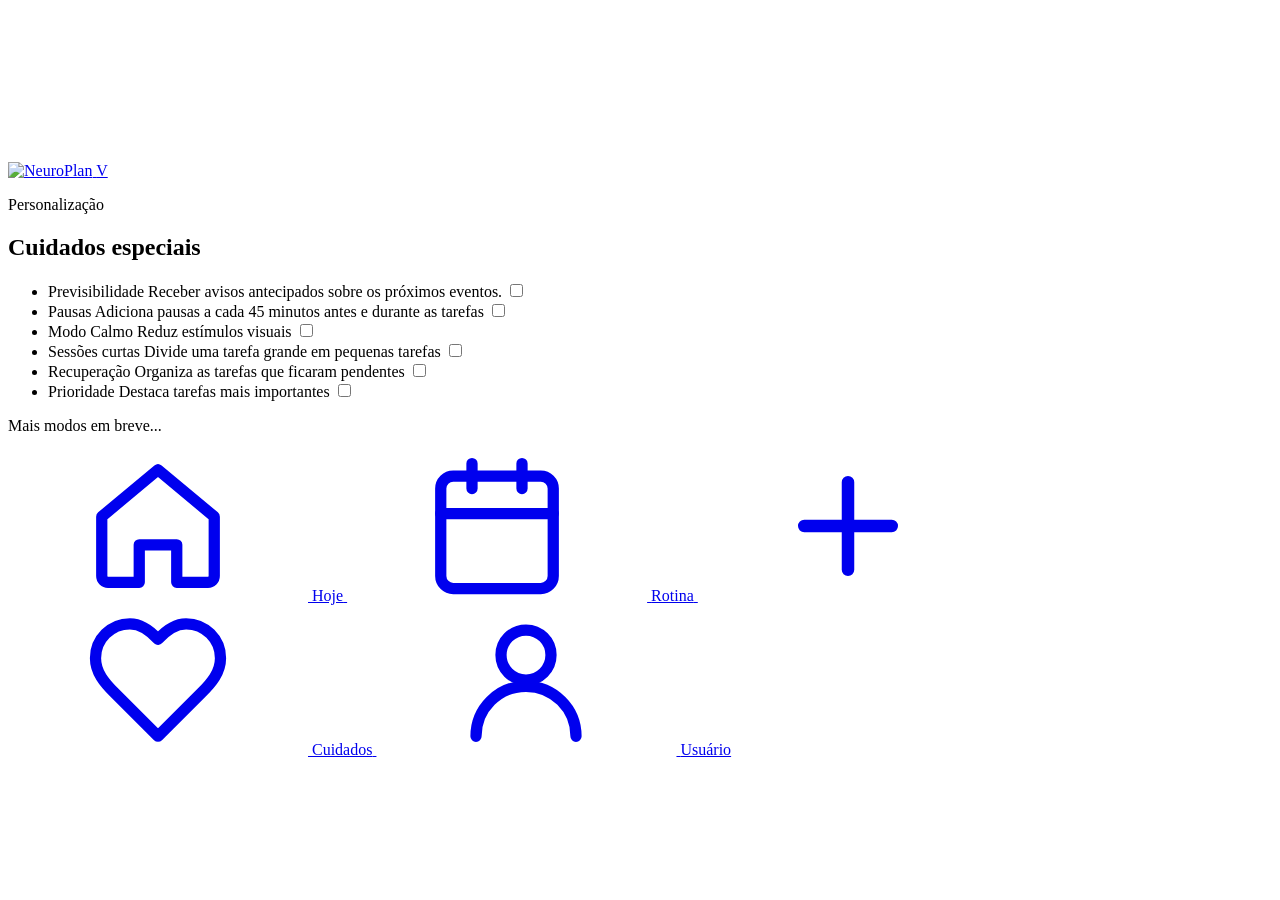
==== cuidados.html @ 5687e75a "ajuste" ====
<!DOCTYPE html>
<html lang="pt-BR">
<head>
  <meta charset="UTF-8">
  <!-- viewport-fit=cover: usa a tela inteira do celular (notch / barra inferior) -->
  <meta name="viewport" content="width=device-width, initial-scale=1, viewport-fit=cover">
  <meta name="theme-color" content="#7B68EE">
  <meta name="description" content="NeuroPlan: planejador de rotina pensado para neurodivergentes.">
  <title>Cuidados especiais · NeuroPlan</title>

  <link rel="stylesheet" href="style.css">
  <script src="script.js" defer></script>
</head>
<body class="pagina-cuidados">

  <!-- Ícones (sprite SVG). Uso: <svg class="icone"><use href="#i-home"/></svg> -->
  <svg xmlns="http://www.w3.org/2000/svg" hidden>
    <symbol id="i-home" viewBox="0 0 24 24" fill="none" stroke="currentColor" stroke-width="1.8" stroke-linecap="round" stroke-linejoin="round"><path d="M3 10.5 12 3l9 7.5V20a1 1 0 0 1-1 1h-5v-6H9v6H4a1 1 0 0 1-1-1z"/></symbol>
    <symbol id="i-calendar" viewBox="0 0 24 24" fill="none" stroke="currentColor" stroke-width="1.8" stroke-linecap="round" stroke-linejoin="round"><rect x="3" y="4" width="18" height="18" rx="2"/><path d="M16 2v4M8 2v4M3 10h18"/></symbol>
    <symbol id="i-plus" viewBox="0 0 24 24" fill="none" stroke="currentColor" stroke-width="2" stroke-linecap="round"><path d="M12 5v14M5 12h14"/></symbol>
    <symbol id="i-heart" viewBox="0 0 24 24" fill="none" stroke="currentColor" stroke-width="1.8" stroke-linecap="round" stroke-linejoin="round"><path d="M19 14c1.5-1.5 3-3.2 3-5.5A5.5 5.5 0 0 0 16.5 3c-1.7 0-3 .8-4.5 2.5C10.5 3.8 9.2 3 7.5 3A5.5 5.5 0 0 0 2 8.5c0 2.3 1.5 4 3 5.5l7 7z"/></symbol>
    <symbol id="i-user" viewBox="0 0 24 24" fill="none" stroke="currentColor" stroke-width="1.8" stroke-linecap="round" stroke-linejoin="round"><circle cx="12" cy="8" r="4"/><path d="M4 21a8 8 0 0 1 16 0"/></symbol>
    <symbol id="i-pencil" viewBox="0 0 24 24" fill="none" stroke="currentColor" stroke-width="1.8" stroke-linecap="round" stroke-linejoin="round"><path d="M17 3a2.8 2.8 0 0 1 4 4L7.5 20.5 2 22l1.5-5.5z"/></symbol>
    <symbol id="i-clock" viewBox="0 0 24 24" fill="none" stroke="currentColor" stroke-width="1.8" stroke-linecap="round" stroke-linejoin="round"><circle cx="12" cy="12" r="9"/><path d="M12 7v5l3 2"/></symbol>
    <symbol id="i-bell" viewBox="0 0 24 24" fill="none" stroke="currentColor" stroke-width="1.8" stroke-linecap="round" stroke-linejoin="round"><path d="M6 8a6 6 0 0 1 12 0c0 7 3 9 3 9H3s3-2 3-9M10.3 21a1.9 1.9 0 0 0 3.4 0"/></symbol>
    <symbol id="i-chevron-left" viewBox="0 0 24 24" fill="none" stroke="currentColor" stroke-width="2" stroke-linecap="round" stroke-linejoin="round"><path d="m15 18-6-6 6-6"/></symbol>
    <symbol id="i-chevron-right" viewBox="0 0 24 24" fill="none" stroke="currentColor" stroke-width="2" stroke-linecap="round" stroke-linejoin="round"><path d="m9 18 6-6-6-6"/></symbol>
  </svg>

  <div class="app">

    <!-- Cabeçalho (igual em todas as páginas) -->
    <header class="topo">
      <a href="index.html" class="topo__logo" aria-label="NeuroPlan - ir para Hoje">
        <!-- Exportar do Figma: logo horizontal (símbolo + "neuroplan") -->
        <img src="assets/logo-horizontal.svg" alt="NeuroPlan">
      </a>
      <a href="usuario.html" class="avatar avatar--pequeno" aria-label="Meu perfil">V</a>
    </header>

    <main class="conteudo">

      <section class="tela" id="tela-cuidados" aria-labelledby="cuidados-titulo">

        <div class="titulo-tela">
          <p class="titulo-tela__rotulo">Personalização</p>
          <h1 class="titulo-tela__titulo titulo-tela__titulo--esquerda" id="cuidados-titulo">Cuidados especiais</h1>
        </div>

        <ul class="cuidados">
          <li>
            <label class="cuidado">
              <span class="cuidado__texto">
                <span class="cuidado__titulo">Previsibilidade</span>
                <span class="cuidado__descricao">Receber avisos antecipados sobre os próximos eventos.</span>
              </span>
              <input type="checkbox" class="interruptor" role="switch" name="previsibilidade">
            </label>
          </li>
          <li>
            <label class="cuidado">
              <span class="cuidado__texto">
                <span class="cuidado__titulo">Pausas</span>
                <span class="cuidado__descricao">Adiciona pausas a cada 45 minutos antes e durante as tarefas</span>
              </span>
              <input type="checkbox" class="interruptor" role="switch" name="pausas">
            </label>
          </li>
          <li>
            <label class="cuidado">
              <span class="cuidado__texto">
                <span class="cuidado__titulo">Modo Calmo</span>
                <span class="cuidado__descricao">Reduz estímulos visuais</span>
              </span>
              <input type="checkbox" class="interruptor" role="switch" name="modo-calmo">
            </label>
          </li>
          <li>
            <label class="cuidado">
              <span class="cuidado__texto">
                <span class="cuidado__titulo">Sessões curtas</span>
                <span class="cuidado__descricao">Divide uma tarefa grande em pequenas tarefas</span>
              </span>
              <input type="checkbox" class="interruptor" role="switch" name="sessoes-curtas">
            </label>
          </li>
          <li>
            <label class="cuidado">
              <span class="cuidado__texto">
                <span class="cuidado__titulo">Recuperação</span>
                <span class="cuidado__descricao">Organiza as tarefas que ficaram pendentes</span>
              </span>
              <input type="checkbox" class="interruptor" role="switch" name="recuperacao">
            </label>
          </li>
          <li>
            <label class="cuidado">
              <span class="cuidado__texto">
                <span class="cuidado__titulo">Prioridade</span>
                <span class="cuidado__descricao">Destaca tarefas mais importantes</span>
              </span>
              <input type="checkbox" class="interruptor" role="switch" name="prioridade">
            </label>
          </li>
        </ul>

        <p class="cuidados__aviso">Mais modos em breve...</p>
      </section>

    </main>

    <!-- Menu inferior (igual em todas as páginas) -->
    <nav class="menu" aria-label="Navegação principal">
      <a href="index.html" class="menu__item">
        <svg class="icone" aria-hidden="true"><use href="#i-home"/></svg>
        <span>Hoje</span>
      </a>
      <a href="rotina.html" class="menu__item">
        <svg class="icone" aria-hidden="true"><use href="#i-calendar"/></svg>
        <span>Rotina</span>
      </a>

      <!-- Botão central: abre "Nova tarefa" -->
      <a href="nova-tarefa.html" class="menu__adicionar" aria-label="Adicionar nova tarefa">
        <svg class="icone" aria-hidden="true"><use href="#i-plus"/></svg>
      </a>

      <a href="cuidados.html" class="menu__item is-ativo" aria-current="page">
        <svg class="icone" aria-hidden="true"><use href="#i-heart"/></svg>
        <span>Cuidados</span>
      </a>
      <a href="usuario.html" class="menu__item">
        <svg class="icone" aria-hidden="true"><use href="#i-user"/></svg>
        <span>Usuário</span>
      </a>
    </nav>

  </div>
</body>
</html>
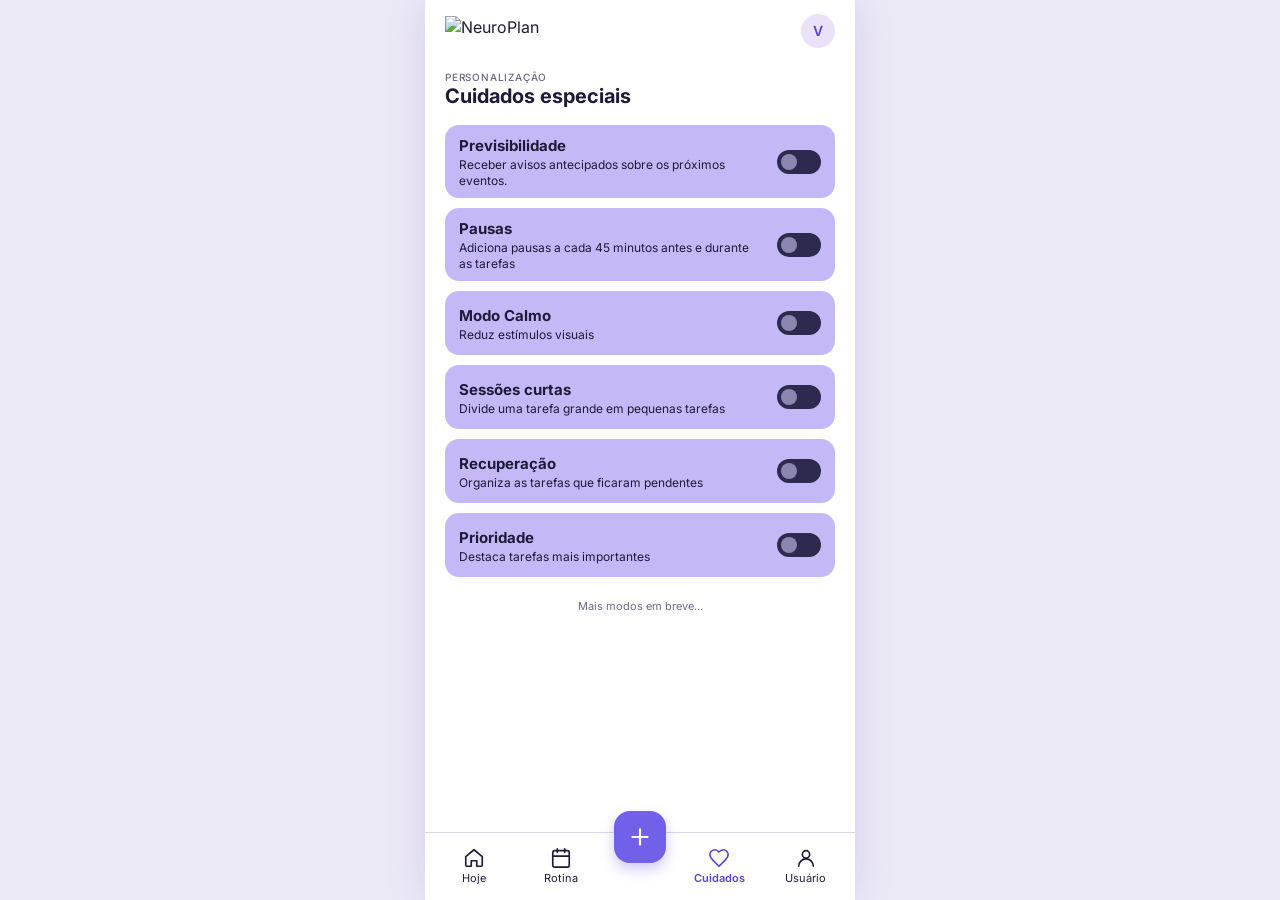
==== commit 270156f4: "arrumado" ====
--- a/cuidados.html
+++ b/cuidados.html
@@ -33,7 +33,7 @@
     <header class="topo">
       <a href="index.html" class="topo__logo" aria-label="NeuroPlan - ir para Hoje">
         <!-- Exportar do Figma: logo horizontal (símbolo + "neuroplan") -->
-        <img src="assets/logo-horizontal.svg" alt="NeuroPlan">
+        <img src="logo-horizontal.svg" alt="NeuroPlan">
       </a>
       <a href="usuario.html" class="avatar avatar--pequeno" aria-label="Meu perfil">V</a>
     </header>
@@ -137,4 +137,4 @@
 
   </div>
 </body>
-</html>
+</html>
--- a/style.css
+++ b/style.css
@@ -0,0 +1,1002 @@
+/* =========================================================
+   NEUROPLAN · style.css
+   Mobile-first: o layout base é o do celular (até 430px).
+   Em telas maiores o app fica centralizado, com a mesma largura.
+   ========================================================= */
+
+@import url("https://fonts.googleapis.com/css2?family=Inter:wght@300;400;500;600;700&display=swap");
+
+/* ---------- 1. Variáveis (cores, fontes, medidas) ---------- */
+:root {
+  /* Marca */
+  --roxo: #7360E8;          /* botões, itens ativos */
+  --roxo-escuro: #5844C9;   /* textos e links roxos (melhor contraste) */
+  --roxo-claro: #D6CCFA;    /* cartões da semana */
+  --lilas: #EAE2F8;         /* avatar, tarefa "afazeres" */
+  --lilas-medio: #C4B8F6;   /* cartões de cuidados */
+
+  /* Categorias de tarefa */
+  --laranja: #FAE5D6;       /* aula */
+  --azul: #D3E8F7;          /* saúde */
+  --verde: #DDF2E8;         /* resumos e estatísticas */
+  --rosa: #FBE0EA;          /* lazer */
+  --verde-forte: #3FA777;
+
+  /* Texto e linhas */
+  --tinta: #1E1B3A;
+  --tinta-suave: #6B6785;
+  --linha: #D9D5E8;
+  --branco: #FFFFFF;
+  --fundo-pagina: #ECE9F7;  /* fundo atrás do app em telas grandes */
+
+  /* Medidas */
+  --largura-app: 430px;
+  --altura-menu: 68px;
+  --raio-g: 16px;
+  --raio-m: 12px;
+  --raio-p: 8px;
+  --margem: 20px;
+
+  --fonte: "Inter", system-ui, -apple-system, "Segoe UI", Roboto, "Helvetica Neue", Arial, sans-serif;
+}
+
+/* Cuidado "Modo Calmo": cores mais suaves e sem animações (classe aplicada pelo script.js) */
+body.modo-calmo {
+  --roxo: #6A5FB0;
+  --roxo-escuro: #54498F;
+  --roxo-claro: #DAD6EE;
+  --lilas: #ECE8F5;
+  --lilas-medio: #CFC9E6;
+  --laranja: #F3E8DE;
+  --azul: #E1EBF2;
+  --verde: #E3EFE9;
+  --rosa: #F3E6EB;
+}
+body.modo-calmo *,
+body.modo-calmo *::before,
+body.modo-calmo *::after {
+  animation: none !important;
+  transition: none !important;
+}
+
+
+/* ---------- 2. Base ---------- */
+*,
+*::before,
+*::after {
+  box-sizing: border-box;
+}
+
+html {
+  -webkit-text-size-adjust: 100%;
+  text-size-adjust: 100%;
+}
+
+body {
+  margin: 0;
+  min-height: 100dvh;
+  background: var(--fundo-pagina);
+  color: var(--tinta);
+  font-family: var(--fonte);
+  font-size: 1rem;
+  line-height: 1.4;
+  -webkit-tap-highlight-color: transparent;
+}
+
+h1, h2, h3, p, ul, fieldset {
+  margin: 0;
+  padding: 0;
+}
+
+ul { list-style: none; }
+
+a { color: inherit; text-decoration: none; }
+
+button,
+input,
+select,
+textarea {
+  font: inherit;
+  color: inherit;
+}
+
+button { cursor: pointer; }
+
+img { display: block; max-width: 100%; height: auto; }
+
+[hidden] { display: none !important; }
+
+:focus-visible {
+  outline: 3px solid var(--roxo-escuro);
+  outline-offset: 2px;
+}
+
+.visualmente-oculto {
+  position: absolute;
+  width: 1px;
+  height: 1px;
+  margin: -1px;
+  padding: 0;
+  overflow: hidden;
+  clip: rect(0 0 0 0);
+  white-space: nowrap;
+  border: 0;
+}
+
+.icone {
+  width: 22px;
+  height: 22px;
+  flex: none;
+}
+.icone--mini { width: 14px; height: 14px; }
+.icone--roxo { color: var(--roxo-escuro); }
+
+
+/* ---------- 3. Estrutura do app ---------- */
+.app {
+  position: relative;
+  width: 100%;
+  max-width: var(--largura-app);
+  min-height: 100dvh;
+  margin: 0 auto;
+  background: var(--branco);
+}
+
+.conteudo {
+  padding: 4px var(--margem) calc(var(--altura-menu) + 32px + env(safe-area-inset-bottom, 0px));
+}
+
+/* Cabeçalho */
+.topo {
+  display: flex;
+  align-items: center;
+  justify-content: space-between;
+  padding: calc(14px + env(safe-area-inset-top, 0px)) var(--margem) 10px;
+}
+.topo__logo img {
+  height: 30px;
+  width: auto;
+}
+
+.avatar {
+  display: grid;
+  place-items: center;
+  background: var(--lilas);
+  color: var(--roxo-escuro);
+  font-weight: 600;
+}
+.avatar--pequeno {
+  width: 34px;
+  height: 34px;
+  border-radius: 50%;
+  font-size: 0.875rem;
+}
+.avatar--grande {
+  width: 72px;
+  height: 72px;
+  border-radius: var(--raio-g);
+  font-size: 2rem;
+}
+
+
+/* ---------- 4. Menu inferior ---------- */
+.menu {
+  position: fixed;
+  bottom: 0;
+  left: 50%;
+  transform: translateX(-50%);
+  z-index: 10;
+  width: 100%;
+  max-width: var(--largura-app);
+  display: grid;
+  grid-template-columns: 1fr 1fr 72px 1fr 1fr;
+  align-items: center;
+  height: calc(var(--altura-menu) + env(safe-area-inset-bottom, 0px));
+  padding: 0 6px env(safe-area-inset-bottom, 0px);
+  background: var(--branco);
+  border-top: 1px solid var(--linha);
+}
+
+.menu__item {
+  display: flex;
+  flex-direction: column;
+  align-items: center;
+  justify-content: center;
+  gap: 2px;
+  min-height: 48px;
+  font-size: 0.6875rem;
+  color: var(--tinta);
+}
+.menu__item.is-ativo {
+  color: var(--roxo-escuro);
+  font-weight: 600;
+}
+
+.menu__adicionar {
+  display: grid;
+  place-items: center;
+  justify-self: center;
+  align-self: start;
+  width: 52px;
+  height: 52px;
+  margin-top: -22px;
+  border-radius: 16px;
+  background: var(--roxo);
+  color: var(--branco);
+  box-shadow: 0 6px 14px rgba(115, 96, 232, 0.35);
+}
+.menu__adicionar .icone { width: 26px; height: 26px; }
+.menu__adicionar.is-ativo { background: var(--roxo-escuro); }
+
+
+/* ---------- 5. Títulos de tela e blocos ---------- */
+.titulo-tela {
+  margin: 8px 0 16px;
+}
+.titulo-tela--centro { text-align: center; }
+
+.titulo-tela__rotulo {
+  font-size: 0.625rem;
+  font-weight: 500;
+  letter-spacing: 0.08em;
+  text-transform: uppercase;
+  color: var(--tinta-suave);
+}
+.titulo-tela__titulo {
+  font-size: 1.25rem;
+  font-weight: 700;
+  line-height: 1.25;
+}
+.titulo-tela__apoio {
+  margin-top: 2px;
+  font-size: 0.75rem;
+  color: var(--tinta-suave);
+}
+
+.bloco { margin-top: 20px; }
+.bloco__cabecalho {
+  display: flex;
+  align-items: baseline;
+  justify-content: space-between;
+  margin-bottom: 10px;
+}
+.bloco__titulo {
+  font-size: 0.8125rem;
+  font-weight: 500;
+}
+.link-pequeno {
+  display: inline-flex;
+  align-items: center;
+  min-height: 32px;
+  font-size: 0.6875rem;
+  color: var(--roxo-escuro);
+  text-decoration: underline;
+}
+
+
+/* ---------- 6. Tela HOJE ---------- */
+.lista-tarefas {
+  display: flex;
+  flex-direction: column;
+  gap: 10px;
+}
+
+.tarefa {
+  display: flex;
+  align-items: center;
+  gap: 8px;
+  padding: 4px 6px 4px 12px;
+  border-radius: var(--raio-m);
+  background: var(--lilas);
+}
+.tarefa--aula     { background: var(--laranja); }
+.tarefa--afazeres { background: var(--lilas); }
+.tarefa--saude    { background: var(--azul); }
+.tarefa--lazer    { background: var(--rosa); }
+.tarefa--importante { box-shadow: inset 0 0 0 2px var(--roxo-escuro); }
+
+.tarefa__principal {
+  flex: 1;
+  display: flex;
+  align-items: center;
+  gap: 10px;
+  min-height: 48px;
+  cursor: pointer;
+}
+.tarefa__texto {
+  display: flex;
+  flex-direction: column;
+  gap: 1px;
+}
+.tarefa__titulo {
+  font-size: 1rem;
+  font-weight: 500;
+  line-height: 1.2;
+}
+.tarefa__meta {
+  display: flex;
+  flex-wrap: wrap;
+  align-items: center;
+  gap: 2px 4px;
+  font-size: 0.6875rem;
+  color: var(--tinta-suave);
+}
+
+/* Checkbox personalizado */
+.tarefa__check {
+  appearance: none;
+  -webkit-appearance: none;
+  flex: none;
+  width: 20px;
+  height: 20px;
+  margin: 0;
+  border: 1.5px solid #4A4666;
+  border-radius: 5px;
+  background: transparent center / 14px no-repeat;
+  cursor: pointer;
+}
+.tarefa__check:checked {
+  border-color: var(--tinta);
+  background-image: url("data:image/svg+xml,%3Csvg xmlns='http://www.w3.org/2000/svg' viewBox='0 0 24 24' fill='none' stroke='%231E1B3A' stroke-width='3.2' stroke-linecap='round' stroke-linejoin='round'%3E%3Cpath d='m5 12.5 4.5 4.5L19 7'/%3E%3C/svg%3E");
+}
+
+.tarefa__editar {
+  display: grid;
+  place-items: center;
+  flex: none;
+  width: 44px;
+  height: 44px;
+  border: 0;
+  border-radius: 50%;
+  background: transparent;
+  color: var(--tinta-suave);
+}
+.tarefa__editar .icone { width: 16px; height: 16px; }
+
+/* Semana: cartões que rolam na horizontal se não couberem */
+.semana {
+  display: flex;
+  gap: 12px;
+  margin: 0 calc(var(--margem) * -1);
+  padding: 0 var(--margem) 4px;
+  overflow-x: auto;
+  scroll-snap-type: x mandatory;
+  scroll-padding-inline: var(--margem);
+  scrollbar-width: none;
+}
+.semana::-webkit-scrollbar { display: none; }
+
+.semana__item {
+  flex: 0 0 calc(50% - 6px);
+  scroll-snap-align: start;
+}
+.semana__dia {
+  display: block;
+  height: 100%;
+  min-height: 92px;
+  padding: 12px 14px;
+  border-radius: var(--raio-m);
+  background: var(--roxo-claro);
+}
+.semana__dia.is-hoje { box-shadow: inset 0 0 0 2px var(--roxo-escuro); }
+.semana__nome {
+  font-size: 0.9375rem;
+  font-weight: 700;
+}
+.semana__qtd {
+  font-size: 0.625rem;
+  color: var(--tinta-suave);
+}
+.semana__bolinhas {
+  display: flex;
+  flex-wrap: wrap;
+  gap: 6px;
+  margin-top: 10px;
+}
+.bolinha {
+  width: 12px;
+  height: 12px;
+  border: 1.5px solid var(--verde-forte);
+  border-radius: 50%;
+}
+.bolinha.is-feita { background: var(--verde-forte); }
+
+
+/* ---------- 7. Tela NOVA TAREFA ---------- */
+.formulario {
+  display: flex;
+  flex-direction: column;
+  gap: 16px;
+}
+
+.campo {
+  display: flex;
+  flex-direction: column;
+  gap: 6px;
+  min-width: 0;
+  border: 0;
+}
+.campo__rotulo {
+  padding: 0;
+  font-size: 0.6875rem;
+  font-weight: 500;
+  letter-spacing: 0.04em;
+  text-transform: uppercase;
+  color: var(--tinta);
+}
+.campo__input {
+  width: 100%;
+  padding: 11px 12px;
+  border: 1px solid var(--linha);
+  border-radius: var(--raio-p);
+  background: var(--branco);
+  font-size: 1rem; /* 16px evita o zoom automático do iPhone */
+}
+.campo__input::placeholder { color: #9A96AE; }
+.campo__input--area {
+  min-height: 140px;
+  resize: vertical;
+}
+.campo__input[aria-invalid="true"] { border-color: #C0392B; }
+.campo__erro {
+  font-size: 0.75rem;
+  color: #B3261E;
+}
+
+/* Categorias (botões de escolha) */
+.chips {
+  display: flex;
+  flex-wrap: wrap;
+  gap: 8px;
+}
+.chip { position: relative; }
+.chip input {
+  position: absolute;
+  inset: 0;
+  opacity: 0;
+  margin: 0;
+  cursor: pointer;
+}
+.chip span {
+  display: inline-flex;
+  align-items: center;
+  min-height: 38px;
+  padding: 0 16px;
+  border: 1px solid var(--roxo);
+  border-radius: 999px;
+  font-size: 0.8125rem;
+  color: var(--roxo-escuro);
+}
+.chip input:checked + span {
+  background: var(--roxo);
+  color: var(--branco);
+  font-weight: 500;
+}
+.chip input:focus-visible + span {
+  outline: 3px solid var(--roxo-escuro);
+  outline-offset: 2px;
+}
+
+/* Horário */
+.horario {
+  min-width: 0;
+  padding: 12px;
+  border: 1px solid var(--linha);
+  border-radius: var(--raio-m);
+}
+.horario__cabecalho {
+  display: flex;
+  align-items: center;
+  justify-content: space-between;
+}
+.horario__titulo {
+  display: flex;
+  align-items: center;
+  gap: 6px;
+  padding: 0;
+  font-size: 0.75rem;
+  font-weight: 500;
+  letter-spacing: 0.04em;
+  text-transform: uppercase;
+}
+.horario__data {
+  position: relative;
+  display: flex;
+  align-items: center;
+  gap: 6px;
+  min-height: 40px;
+  margin: -8px -4px -8px 0;
+  padding: 0 4px 0 8px;
+  border-radius: var(--raio-p);
+  font-size: 0.8125rem;
+  font-weight: 500;
+  color: var(--roxo-escuro);
+  cursor: pointer;
+}
+.horario__data-input {
+  position: absolute;
+  inset: 0;
+  width: 100%;
+  height: 100%;
+  opacity: 0;
+  cursor: pointer;
+}
+.horario__data:has(input:focus-visible) {
+  outline: 3px solid var(--roxo-escuro);
+  outline-offset: 2px;
+}
+.horario__linha {
+  display: flex;
+  align-items: center;
+  gap: 10px;
+  margin-top: 8px;
+}
+.horario__hora {
+  flex: 1;
+  min-width: 0;
+  padding: 9px 10px;
+  border: 0;
+  border-radius: var(--raio-p);
+  background: #E7E5EE;
+  font-size: 1rem;
+}
+.horario__as {
+  font-size: 0.875rem;
+  color: var(--tinta-suave);
+}
+.horario__aviso {
+  display: flex;
+  align-items: center;
+  gap: 6px;
+  min-height: 40px;
+  margin-top: 6px;
+  font-size: 0.75rem;
+  font-weight: 600;
+  cursor: pointer;
+}
+.horario__aviso:has(input:not(:checked)) {
+  opacity: 0.55;
+  text-decoration: line-through;
+}
+.horario__aviso:has(input:focus-visible) {
+  outline: 3px solid var(--roxo-escuro);
+  outline-offset: 2px;
+  border-radius: var(--raio-p);
+}
+
+/* Opções extras (repetir, importante) */
+.opcoes {
+  display: flex;
+  flex-direction: column;
+  gap: 2px;
+  min-width: 0;
+  border: 0;
+}
+.opcao {
+  display: flex;
+  align-items: center;
+  gap: 10px;
+  min-height: 42px;
+  font-size: 0.875rem;
+  cursor: pointer;
+}
+.opcao input {
+  appearance: none;
+  -webkit-appearance: none;
+  flex: none;
+  width: 22px;
+  height: 22px;
+  margin: 0;
+  border: 1.5px solid var(--roxo);
+  border-radius: 6px;
+  background: transparent center / 15px no-repeat;
+  cursor: pointer;
+}
+.opcao input:checked {
+  background-color: var(--roxo);
+  background-image: url("data:image/svg+xml,%3Csvg xmlns='http://www.w3.org/2000/svg' viewBox='0 0 24 24' fill='none' stroke='%23FFFFFF' stroke-width='3.2' stroke-linecap='round' stroke-linejoin='round'%3E%3Cpath d='m5 12.5 4.5 4.5L19 7'/%3E%3C/svg%3E");
+}
+
+/* Botão principal */
+.botao {
+  width: 100%;
+  min-height: 50px;
+  border: 0;
+  border-radius: 10px;
+  font-size: 1rem;
+  font-weight: 600;
+}
+.botao--principal {
+  background: var(--roxo);
+  color: var(--branco);
+}
+.botao--principal:hover { background: var(--roxo-escuro); }
+.botao--principal:active { transform: scale(0.99); }
+.botao--perigo {
+  margin-top: -4px;
+  border: 1px solid #B3261E;
+  background: transparent;
+  color: #B3261E;
+}
+
+
+/* ---------- 8. Tela ROTINA ---------- */
+.resumo-semana {
+  display: grid;
+  grid-template-columns: 1fr 1fr;
+  gap: 10px;
+}
+.resumo-semana__dia {
+  display: block;
+  width: 100%;
+  height: 100%;
+  padding: 10px 12px;
+  border: 1px solid var(--linha);
+  border-radius: var(--raio-m);
+  background: var(--branco);
+  text-align: left;
+}
+.resumo-semana__dia.is-selecionado {
+  border-color: var(--roxo);
+  box-shadow: inset 0 0 0 1px var(--roxo);
+}
+.resumo-semana__nome {
+  display: block;
+  margin-bottom: 4px;
+  font-size: 0.875rem;
+  font-weight: 700;
+}
+.resumo-semana__item {
+  display: block;
+  font-size: 0.75rem;
+}
+.resumo-semana__item::before {
+  content: "•";
+  margin-right: 3px;
+  color: var(--roxo);
+  font-weight: 700;
+}
+.resumo-semana__vazio {
+  grid-column: 1 / -1;
+  padding: 12px;
+  border: 1px dashed var(--linha);
+  border-radius: var(--raio-m);
+  text-align: center;
+  font-size: 0.75rem;
+  color: var(--tinta-suave);
+}
+
+.calendario {
+  margin-top: 16px;
+  padding: 12px;
+  border: 1px solid var(--linha);
+  border-radius: var(--raio-g);
+}
+.calendario__controles {
+  display: flex;
+  align-items: center;
+  justify-content: space-between;
+  gap: 8px;
+  margin-bottom: 10px;
+}
+.calendario__seta {
+  display: grid;
+  place-items: center;
+  width: 40px;
+  height: 40px;
+  border: 0;
+  background: transparent;
+}
+.calendario__seta .icone { width: 18px; height: 18px; }
+.calendario__select {
+  min-height: 38px;
+  padding: 0 10px;
+  border: 1px solid var(--linha);
+  border-radius: 6px;
+  background: var(--branco);
+  font-size: 0.8125rem;
+}
+
+.calendario__grade {
+  display: grid;
+  grid-template-columns: repeat(7, 1fr);
+  gap: 4px;
+}
+.calendario__semana {
+  padding: 4px 0;
+  text-align: center;
+  font-size: 0.6875rem;
+  color: var(--tinta-suave);
+}
+.calendario__dia {
+  display: grid;
+  place-items: center;
+  width: 100%;
+  min-height: 38px;
+  padding: 0;
+  border: 0;
+  border-radius: var(--raio-p);
+  background: transparent;
+  font-size: 0.8125rem;
+}
+.calendario__dia.is-marcado { background: #EFEDF5; }
+.calendario__dia.is-hoje { box-shadow: inset 0 0 0 1.5px var(--roxo); }
+.calendario__dia.is-selecionado {
+  background: var(--roxo);
+  color: var(--branco);
+  font-weight: 600;
+}
+.calendario__dia.is-fora { color: #B3AFC4; }
+
+.dia-detalhe { margin-top: 18px; }
+.dia-detalhe__titulo {
+  margin-bottom: 8px;
+  font-size: 0.8125rem;
+  font-weight: 500;
+}
+.dia-detalhe__cartao {
+  padding: 14px;
+  border-radius: var(--raio-m);
+  background: var(--verde);
+}
+.dia-detalhe__qtd {
+  font-size: 1.125rem;
+  font-weight: 500;
+}
+.dia-detalhe__lista {
+  font-size: 0.6875rem;
+  color: var(--tinta-suave);
+}
+.dia-detalhe .lista-tarefas { margin-top: 12px; }
+
+
+/* ---------- 9. Tela CUIDADOS ---------- */
+.cuidados {
+  display: flex;
+  flex-direction: column;
+  gap: 10px;
+}
+.cuidado {
+  display: flex;
+  align-items: center;
+  justify-content: space-between;
+  gap: 14px;
+  min-height: 64px;
+  padding: 10px 14px;
+  border-radius: 14px;
+  background: var(--lilas-medio);
+  cursor: pointer;
+}
+.cuidado__texto {
+  display: flex;
+  flex-direction: column;
+  gap: 1px;
+}
+.cuidado__titulo {
+  font-size: 0.9375rem;
+  font-weight: 700;
+}
+.cuidado__descricao {
+  font-size: 0.75rem;
+  line-height: 1.3;
+}
+
+/* Interruptor (liga/desliga) */
+.interruptor {
+  appearance: none;
+  -webkit-appearance: none;
+  position: relative;
+  flex: none;
+  width: 44px;
+  height: 24px;
+  margin: 0;
+  border-radius: 999px;
+  background: #2E2A4F;
+  cursor: pointer;
+  transition: background 0.15s;
+}
+.interruptor::before {
+  content: "";
+  position: absolute;
+  top: 4px;
+  left: 4px;
+  width: 16px;
+  height: 16px;
+  border-radius: 50%;
+  background: #8B86B0;
+  transition: transform 0.15s, background 0.15s;
+}
+.interruptor:checked { background: var(--roxo); }
+.interruptor:checked::before {
+  transform: translateX(20px);
+  background: #2E2A4F;
+}
+
+.cuidados__aviso {
+  margin-top: 22px;
+  text-align: center;
+  font-size: 0.6875rem;
+  color: var(--tinta-suave);
+}
+
+
+/* ---------- 10. Tela USUÁRIO ---------- */
+.perfil {
+  display: flex;
+  flex-direction: column;
+  align-items: center;
+  margin-top: 8px;
+}
+.perfil__nome {
+  margin-top: 6px;
+  font-size: 1.5rem;
+  font-weight: 700;
+}
+.perfil__editar {
+  display: inline-flex;
+  align-items: center;
+  gap: 4px;
+  min-height: 40px;
+  padding: 0 8px;
+  border: 0;
+  background: transparent;
+  font-size: 0.75rem;
+  color: var(--tinta-suave);
+  text-decoration: underline;
+}
+
+.perfil__form {
+  display: flex;
+  flex-direction: column;
+  gap: 10px;
+  margin-top: 8px;
+}
+.campo-perfil {
+  padding: 8px 12px 10px;
+  border: 1px solid var(--linha);
+  border-radius: var(--raio-m);
+}
+.campo-perfil:focus-within { border-color: var(--roxo); }
+.perfil__form.is-editando .campo-perfil { border-color: var(--roxo); }
+
+.campo-perfil__rotulo {
+  display: block;
+  font-size: 0.6875rem;
+  color: var(--tinta-suave);
+}
+.campo-perfil__input {
+  display: block;
+  width: 100%;
+  padding: 0;
+  border: 0;
+  background: transparent;
+  font-size: 1rem;
+  font-weight: 500;
+}
+.campo-perfil__input:focus-visible { outline: none; }
+.campo-perfil__input--area {
+  resize: none;
+  min-height: 2.8em;
+}
+
+.estatisticas {
+  display: grid;
+  grid-template-columns: repeat(3, 1fr);
+  gap: 10px;
+  margin-top: 16px;
+}
+.estatistica {
+  display: flex;
+  flex-direction: column;
+  align-items: center;
+  justify-content: center;
+  gap: 2px;
+  min-height: 72px;
+  padding: 8px 4px;
+  border-radius: var(--raio-m);
+  background: var(--verde);
+  text-align: center;
+}
+.estatistica__numero {
+  font-size: 1.375rem;
+  font-weight: 500;
+  line-height: 1;
+}
+.estatistica__rotulo {
+  font-size: 0.625rem;
+  color: var(--tinta-suave);
+}
+
+
+/* ---------- 10b. Avisos da tela Hoje ---------- */
+.proxima {
+  margin-bottom: 4px;
+  padding: 10px 12px;
+  border-left: 3px solid var(--roxo);
+  border-radius: 0 var(--raio-p) var(--raio-p) 0;
+  background: var(--lilas);
+  font-size: 0.8125rem;
+}
+.vazio {
+  padding: 18px 14px;
+  border: 1px dashed var(--linha);
+  border-radius: var(--raio-m);
+  text-align: center;
+  font-size: 0.875rem;
+  color: var(--tinta-suave);
+}
+
+
+/* ---------- 11. Aviso rápido (toast) ---------- */
+.aviso {
+  position: fixed;
+  left: 50%;
+  bottom: calc(var(--altura-menu) + 26px + env(safe-area-inset-bottom, 0px));
+  z-index: 20;
+  max-width: calc(100% - 40px);
+  padding: 12px 18px;
+  border-radius: 999px;
+  background: var(--tinta);
+  color: var(--branco);
+  font-size: 0.875rem;
+  transform: translate(-50%, 12px);
+  opacity: 0;
+  transition: opacity 0.2s, transform 0.2s;
+  pointer-events: none;
+}
+.aviso.is-visivel {
+  opacity: 1;
+  transform: translate(-50%, 0);
+}
+
+
+/* ---------- 12. Abertura (index.html) ---------- */
+body.pagina-abertura { background: var(--branco); }
+
+.abertura {
+  position: fixed;
+  inset: 0;
+  display: grid;
+  place-items: center;
+  background: var(--branco);
+}
+.abertura__etapa {
+  grid-area: 1 / 1;
+  display: grid;
+  place-items: center;
+  opacity: 0;
+  transition: opacity 0.5s ease;
+}
+.abertura__etapa.is-ativa { opacity: 1; }
+
+.abertura__simbolo {
+  width: min(40vw, 170px);
+}
+.abertura__logo {
+  width: min(64vw, 280px);
+}
+.abertura__link {
+  position: fixed;
+  bottom: 40px;
+  left: 0;
+  right: 0;
+  text-align: center;
+  color: var(--roxo-escuro);
+  text-decoration: underline;
+}
+
+
+/* ---------- 13. Telas maiores (tablet / desktop) ---------- */
+@media (min-width: 480px) {
+  .app {
+    min-height: 100dvh;
+    box-shadow: 0 0 40px rgba(60, 40, 140, 0.12);
+  }
+}
+
+@media (prefers-reduced-motion: reduce) {
+  *, *::before, *::after {
+    animation: none !important;
+    transition: none !important;
+  }
+}
